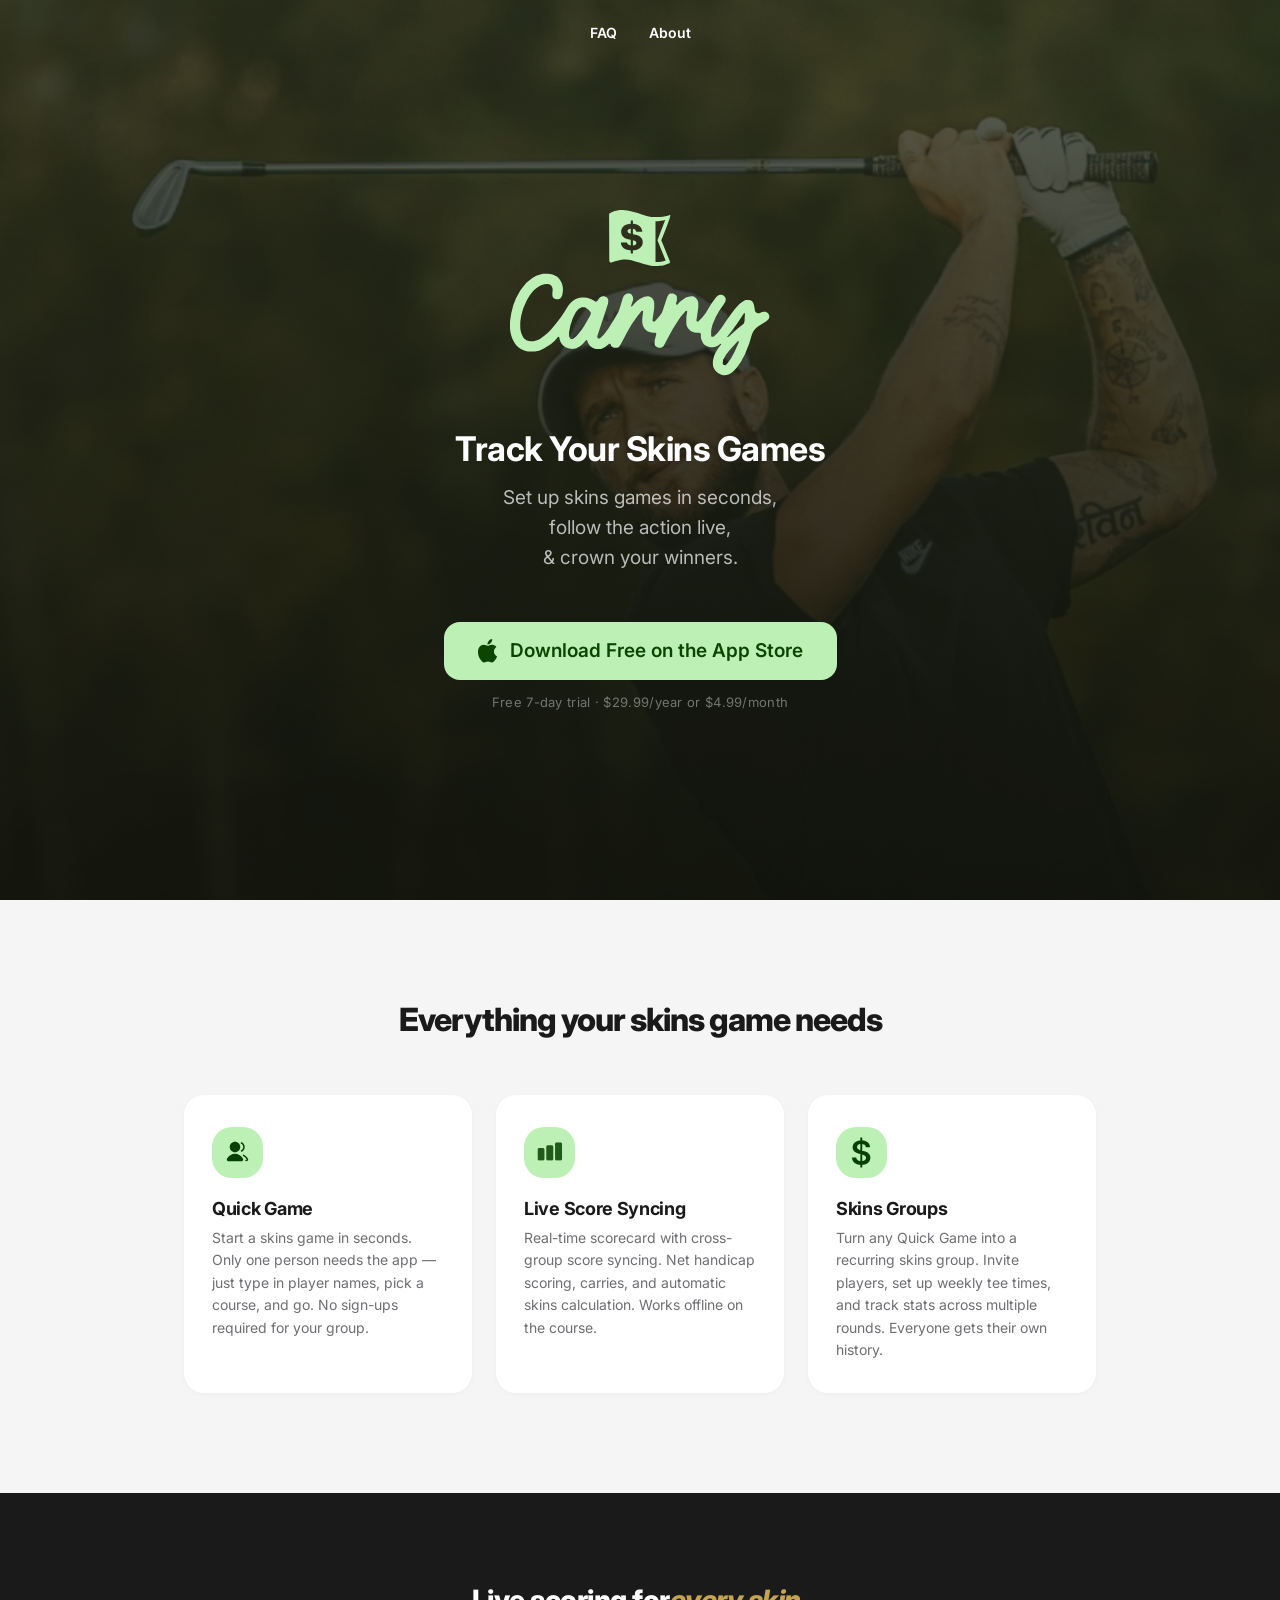
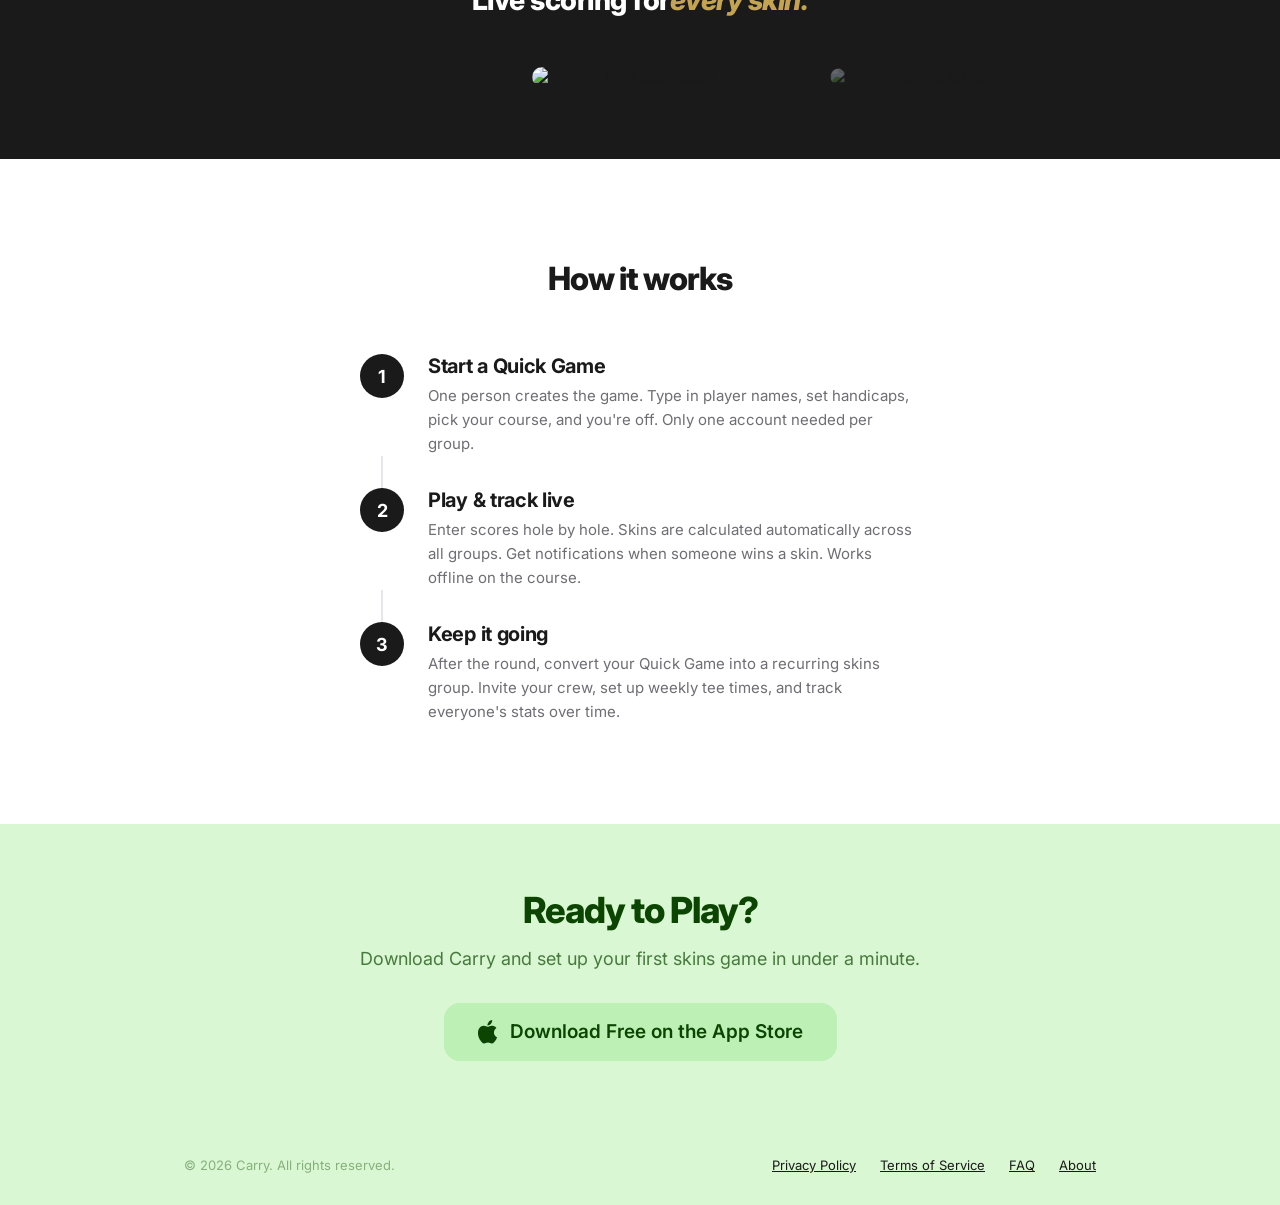
==== site/index.html @ c235e51c "Handle no-show and incomplete groups in Quick Games - Add activePlayers computed property to exclude" ====
<!DOCTYPE html>
<html lang="en">
<head>
    <meta charset="UTF-8">
    <meta name="viewport" content="width=device-width, initial-scale=1.0, maximum-scale=1.0, user-scalable=no">
    <title>Carry — Track Your Skins Games</title>
    <meta name="description" content="Set up skins games in seconds, follow the action live, and crown your winners. Track skins. Settle up. Play on.">
    <meta name="theme-color" content="#1A1A1A">
    <link rel="preconnect" href="https://fonts.googleapis.com">
    <link rel="preconnect" href="https://fonts.gstatic.com" crossorigin>
    <link href="https://fonts.googleapis.com/css2?family=Inter:wght@400;500;600;700;800&display=swap" rel="stylesheet">
    <link rel="icon" type="image/png" href="appicon.png">
    <link rel="apple-touch-icon" href="appicon.png">
    <link rel="stylesheet" href="style.css">

    <!-- Open Graph -->
    <meta property="og:title" content="Carry — Track Your Skins Games">
    <meta property="og:description" content="Set up skins games in seconds, follow the action live, and crown your winners.">
    <meta property="og:type" content="website">
    <meta property="og:url" content="https://carryapp.site">
</head>
<body>

    <!-- Top Nav -->
    <nav style="position: absolute; top: 0; left: 0; right: 0; z-index: 10; padding: 24px 0; display: flex; justify-content: center; gap: 32px;">
        <a href="faq.html" style="font-size: 14px; font-weight: 600; color: #fff; text-decoration: none;">FAQ</a>
        <a href="about.html" style="font-size: 14px; font-weight: 600; color: #fff; text-decoration: none;">About</a>
    </nav>

    <!-- Hero -->
    <section class="hero">
        <div class="hero-overlay"></div>
        <div class="hero-content">
            <div class="logo-block">
                <img src="carry-logo.svg" alt="Carry" class="logo-svg float">
            </div>
            <div class="hero-copy">
                <h2>Track Your Skins Games</h2>
                <p>Set up skins games in seconds,<br>follow the action live,<br>& crown your winners.</p>
            </div>
            <a href="#" class="cta-button">
                <svg width="20" height="24" viewBox="0 0 17 20" fill="#0C4501"><path d="M13.545 10.418c-.024-2.524 2.06-3.732 2.153-3.792-1.17-1.713-2.997-1.947-3.647-1.974-1.552-.157-3.03.914-3.818.914-.788 0-2.003-.891-3.293-.867-1.695.024-3.259.986-4.132 2.506-1.762 3.057-.451 7.586 1.266 10.066.839 1.213 1.84 2.575 3.154 2.527 1.265-.051 1.743-.818 3.273-.818 1.53 0 1.96.818 3.29.793 1.361-.024 2.224-1.237 3.06-2.452.964-1.406 1.362-2.767 1.386-2.838-.03-.014-2.659-1.021-2.685-4.05v-.015zM11.015 3.082c.698-.846 1.168-2.021 1.04-3.193-1.004.041-2.22.669-2.94 1.514-.647.749-1.213 1.947-1.062 3.096 1.121.087 2.264-.569 2.962-1.417z"/></svg>
                Download Free on the App Store
            </a>
            <p class="hero-pricing">Free 7-day trial · $29.99/year or $4.99/month</p>
        </div>
    </section>

    <!-- Features -->
    <section class="features">
        <div class="container">
            <h2 class="section-title reveal">Everything your skins game needs</h2>
            <div class="features-grid">
                <div class="feature-card reveal reveal-stagger" style="--stagger: 0">
                    <div class="feature-icon">
                        <img src="icon-groups.svg" alt="Quick Game" width="51" height="51">
                    </div>
                    <h3>Quick Game</h3>
                    <p>Start a skins game in seconds. Only one person needs the app &mdash; just type in player names, pick a course, and go. No sign-ups required for your group.</p>
                </div>
                <div class="feature-card reveal reveal-stagger" style="--stagger: 1">
                    <div class="feature-icon">
                        <img src="icon-tracker.svg" alt="Tracker" width="51" height="51">
                    </div>
                    <h3>Live Score Syncing</h3>
                    <p>Real-time scorecard with cross-group score syncing. Net handicap scoring, carries, and automatic skins calculation. Works offline on the course.</p>
                </div>
                <div class="feature-card reveal reveal-stagger" style="--stagger: 2">
                    <div class="feature-icon">
                        <img src="icon-settle.svg" alt="Settle" width="51" height="51">
                    </div>
                    <h3>Skins Groups</h3>
                    <p>Turn any Quick Game into a recurring skins group. Invite players, set up weekly tee times, and track stats across multiple rounds. Everyone gets their own history.</p>
                </div>
            </div>
        </div>
    </section>

    <!-- App Showcase -->
    <section class="showcase">
        <div class="container">
            <div class="gallery-wrapper reveal">
                <div class="gallery-headlines" id="galleryHeadlines">
                    <p class="gallery-headline active">Live scoring for <em>every skin.</em></p>
                    <p class="gallery-headline">Set up a game <em>in seconds.</em></p>
                    <p class="gallery-headline">Watch it <em>unfold.</em></p>
                    <p class="gallery-headline">Crown your <em>winners.</em></p>
                    <p class="gallery-headline">All your games. <em>One place.</em></p>
                </div>
                <div class="gallery-track" id="galleryTrack">
                    <div class="gallery-slide">
                        <div class="phone-frame"><img src="01.png" alt="Live scorecard" class="phone-screen"></div>
                    </div>
                    <div class="gallery-slide">
                        <div class="phone-frame"><img src="02.png" alt="Group setup" class="phone-screen"></div>
                    </div>
                    <div class="gallery-slide">
                        <div class="phone-frame"><img src="03.png" alt="Pending results" class="phone-screen"></div>
                    </div>
                    <div class="gallery-slide">
                        <div class="phone-frame"><img src="04.png" alt="Final results" class="phone-screen"></div>
                    </div>
                    <div class="gallery-slide">
                        <div class="phone-frame"><img src="05.png" alt="Home view" class="phone-screen"></div>
                    </div>
                </div>
            </div>
        </div>
    </section>

    <!-- How It Works -->
    <section class="how-it-works">
        <div class="container">
            <h2 class="section-title reveal">How it works</h2>
            <div class="steps">
                <div class="step reveal reveal-stagger" style="--stagger: 0">
                    <div class="step-number">1</div>
                    <div class="step-content">
                        <h3>Start a Quick Game</h3>
                        <p>One person creates the game. Type in player names, set handicaps, pick your course, and you're off. Only one account needed per group.</p>
                    </div>
                </div>
                <div class="step-divider reveal" style="--stagger: 0">
                </div>
                <div class="step reveal reveal-stagger" style="--stagger: 1">
                    <div class="step-number">2</div>
                    <div class="step-content">
                        <h3>Play &amp; track live</h3>
                        <p>Enter scores hole by hole. Skins are calculated automatically across all groups. Get notifications when someone wins a skin. Works offline on the course.</p>
                    </div>
                </div>
                <div class="step-divider reveal" style="--stagger: 1">
                </div>
                <div class="step reveal reveal-stagger" style="--stagger: 2">
                    <div class="step-number">3</div>
                    <div class="step-content">
                        <h3>Keep it going</h3>
                        <p>After the round, convert your Quick Game into a recurring skins group. Invite your crew, set up weekly tee times, and track everyone's stats over time.</p>
                    </div>
                </div>
            </div>
        </div>
    </section>

    <!-- CTA -->
    <section class="cta-section">
        <div class="container">
            <div class="cta-block reveal">
                <h2>Ready to Play?</h2>
                <p>Download Carry and set up your first skins game in under a minute.</p>
                <a href="#" class="cta-button cta-large">
                    <svg width="20" height="24" viewBox="0 0 17 20" fill="white"><path d="M13.545 10.418c-.024-2.524 2.06-3.732 2.153-3.792-1.17-1.713-2.997-1.947-3.647-1.974-1.552-.157-3.03.914-3.818.914-.788 0-2.003-.891-3.293-.867-1.695.024-3.259.986-4.132 2.506-1.762 3.057-.451 7.586 1.266 10.066.839 1.213 1.84 2.575 3.154 2.527 1.265-.051 1.743-.818 3.273-.818 1.53 0 1.96.818 3.29.793 1.361-.024 2.224-1.237 3.06-2.452.964-1.406 1.362-2.767 1.386-2.838-.03-.014-2.659-1.021-2.685-4.05v-.015zM11.015 3.082c.698-.846 1.168-2.021 1.04-3.193-1.004.041-2.22.669-2.94 1.514-.647.749-1.213 1.947-1.062 3.096 1.121.087 2.264-.569 2.962-1.417z"/></svg>
                    Download Free on the App Store
                </a>
            </div>
        </div>
    </section>

    <!-- Footer -->
    <footer>
        <div class="container footer-content">
            <p class="copyright">&copy; 2026 Carry. All rights reserved.</p>
            <div class="footer-links">
                <a href="privacy.html">Privacy Policy</a>
                <a href="terms.html">Terms of Service</a>
                <a href="faq.html">FAQ</a>
                <a href="about.html">About</a>
            </div>
        </div>
    </footer>

    <script>
    // Scroll-triggered reveal animations
    const observer = new IntersectionObserver((entries) => {
        entries.forEach(entry => {
            if (entry.isIntersecting) {
                entry.target.classList.add('revealed');
                observer.unobserve(entry.target);
            }
        });
    }, { threshold: 0.15, rootMargin: '0px 0px -40px 0px' });

    document.querySelectorAll('.reveal').forEach(el => observer.observe(el));

    // Auto-rotating peek carousel
    (function() {
        const track = document.getElementById('galleryTrack');
        const slides = document.querySelectorAll('.gallery-slide');
        const headlines = document.querySelectorAll('.gallery-headline');
        if (!track || !slides.length) return;
        let current = 0;
        const total = slides.length;
        let interval;

        function goTo(idx) {
            current = idx;
            var slideEl = slides[0];
            var style = window.getComputedStyle(slideEl);
            var slideWidth = slideEl.offsetWidth + parseInt(style.marginLeft) + parseInt(style.marginRight);
            track.style.transform = 'translateX(-' + (current * slideWidth) + 'px)';
            slides.forEach((s, i) => s.classList.toggle('active', i === current));
            headlines.forEach((h, i) => h.classList.toggle('active', i === current));
        }

        function next() { goTo((current + 1) % total); }

        // Touch/swipe support
        let startX = 0;
        track.addEventListener('touchstart', function(e) { startX = e.touches[0].clientX; }, { passive: true });
        track.addEventListener('touchend', function(e) {
            const diff = startX - e.changedTouches[0].clientX;
            if (Math.abs(diff) > 50) {
                diff > 0 ? goTo(Math.min(current + 1, total - 1)) : goTo(Math.max(current - 1, 0));
                resetInterval();
            }
        }, { passive: true });

        function resetInterval() { clearInterval(interval); interval = setInterval(next, 3000); }
        goTo(0);
        interval = setInterval(next, 3000);
    })();
    </script>
</body>
</html>
---- site/style.css ----
/* ============================================
   Carry Landing Page
   ============================================ */

:root {
    --black: #1A1A1A;
    --white: #FFFFFF;
    --green: #4CF7B8;
    --green-dark: #064102;
    --green-light: #BCF0B5;
    --gold: #C4A450;
    --gray-100: #F5F5F5;
    --gray-200: #E5E5EA;
    --gray-400: #999999;
    --gray-600: #6E6E73;
    --gray-900: #1A1A1A;
    --font: 'Inter', -apple-system, BlinkMacSystemFont, 'SF Pro Text', sans-serif;
}

* {
    margin: 0;
    padding: 0;
    box-sizing: border-box;
}

html {
    scroll-behavior: smooth;
    -webkit-font-smoothing: antialiased;
    overflow-x: hidden;
}

body {
    font-family: var(--font);
    color: var(--gray-900);
    background: var(--white);
    overflow-x: hidden;
    -webkit-text-size-adjust: 100%;
}

a:not(.cta-button):not(.nav-link) {
    color: inherit;
    text-decoration: underline;
}

.container {
    max-width: 960px;
    margin: 0 auto;
    padding: 0 24px;
}

/* ============================================
   Hero
   ============================================ */

.hero {
    position: relative;
    min-height: 100vh;
    display: flex;
    align-items: center;
    justify-content: center;
    background: #0a0a0a url('welcome-bg.png') 65% 15%/cover no-repeat;
    overflow: hidden;
}

.hero-overlay {
    position: absolute;
    inset: 0;
    background: linear-gradient(
        180deg,
        rgba(0, 0, 0, 0.3) 0%,
        rgba(0, 0, 0, 0.6) 50%,
        rgba(0, 0, 0, 0.85) 100%
    );
    mix-blend-mode: normal;
}

.hero::after {
    content: '';
    position: absolute;
    inset: 0;
    background: rgba(198, 234, 133, 0.06);
    pointer-events: none;
}

.hero-content {
    position: relative;
    z-index: 2;
    text-align: center;
    padding: 60px 24px 40px;
    max-width: 500px;
}

/* Logo */
.logo-block {
    margin-bottom: 48px;
}

.logo-svg {
    width: 260px;
    height: auto;
}

/* Hero copy */
.hero-copy {
    margin-bottom: 48px;
}

.hero-copy h2 {
    font-size: 34px;
    font-weight: 700;
    color: var(--white);
    margin-bottom: 14px;
    letter-spacing: -0.5px;
}

.hero-copy p {
    font-size: 19px;
    font-weight: 400;
    color: rgba(255, 255, 255, 0.7);
    line-height: 1.6;
}

/* CTA Button */
.cta-button {
    display: inline-flex;
    align-items: center;
    gap: 12px;
    background: #BCF0B5;
    color: #0C4501;
    font-size: 19px;
    font-weight: 600;
    padding: 17px 34px;
    border-radius: 16px;
    text-decoration: none;
    border: none;
    white-space: nowrap;
    transition: transform 0.2s ease, background 0.2s ease;
}

.cta-button:hover {
    transform: translateY(-2px);
    background: #A8E4A0;
}

.cta-button svg {
    flex-shrink: 0;
}

.hero-pricing {
    font-size: 13px;
    color: rgba(255, 255, 255, 0.4);
    margin-top: 14px;
    letter-spacing: 0.3px;
}

/* ============================================
   Features
   ============================================ */

.features {
    padding: 100px 0;
    background: var(--gray-100);
}

.section-title {
    font-size: 32px;
    font-weight: 800;
    text-align: center;
    letter-spacing: -1px;
    margin-bottom: 56px;
    color: var(--gray-900);
}

.features-grid {
    display: grid;
    grid-template-columns: repeat(3, 1fr);
    gap: 24px;
}

.feature-card {
    background: var(--white);
    border-radius: 20px;
    padding: 32px 28px;
    box-shadow: 0 1px 4px rgba(0, 0, 0, 0.04);
}

.feature-icon {
    width: 51px;
    height: 51px;
    display: flex;
    align-items: center;
    justify-content: center;
    margin-bottom: 20px;
}

.feature-icon img {
    width: 51px;
    height: 51px;
    display: block;
}

.feature-card h3 {
    font-size: 18px;
    font-weight: 700;
    color: var(--gray-900);
    margin-bottom: 8px;
    letter-spacing: -0.3px;
}

.feature-card p {
    font-size: 14px;
    font-weight: 400;
    color: var(--gray-600);
    line-height: 1.6;
}

/* ============================================
   App Showcase
   ============================================ */

.showcase {
    padding: 72px 0;
    background: var(--black);
    overflow: hidden;
}

.showcase .section-title {
    color: var(--white);
}

/* Gallery — peek carousel */
.gallery-wrapper {
    overflow: hidden;
    position: relative;
}

.gallery-track {
    display: flex;
    transition: transform 0.5s cubic-bezier(0.16, 1, 0.3, 1);
    /* offset so first slide is centered with peek space */
    margin-left: calc(50% - 130px);
}

.gallery-slide {
    min-width: 260px;
    max-width: 260px;
    display: flex;
    flex-direction: column;
    align-items: center;
    text-align: center;
    margin: 0 12px;
    transition: opacity 0.5s ease, transform 0.5s ease;
    opacity: 0.35;
    transform: scale(0.88);
}

.gallery-slide.active {
    opacity: 1;
    transform: scale(1);
}

.phone-frame {
    width: 240px;
    overflow: hidden;
}

.phone-screen {
    width: 100%;
    height: auto;
    display: block;
    border-radius: 24px;
}

.phone-label {
    font-size: 13px;
    font-weight: 500;
    color: var(--gray-400);
    margin-top: 16px;
    letter-spacing: 0.5px;
}

.gallery-headlines {
    position: relative;
    height: 70px;
    margin-bottom: 32px;
}

.gallery-headline {
    position: absolute;
    inset: 0;
    display: flex;
    align-items: center;
    justify-content: center;
    font-size: 28px;
    font-weight: 800;
    color: var(--white);
    letter-spacing: -0.5px;
    opacity: 0;
    transition: opacity 0.5s ease;
    pointer-events: none;
}

.gallery-headline.active {
    opacity: 1;
}

.gallery-headline em {
    font-style: italic;
    color: var(--gold);
}

.gallery-dots {
    display: flex;
    justify-content: center;
    gap: 8px;
    margin-top: 24px;
}

.gallery-dot {
    width: 8px;
    height: 8px;
    border-radius: 50%;
    background: rgba(255, 255, 255, 0.25);
    cursor: pointer;
    transition: background 0.3s ease, transform 0.3s ease;
}

.gallery-dot.active {
    background: var(--white);
    transform: scale(1.25);
}

/* ============================================
   How It Works
   ============================================ */

.how-it-works {
    padding: 100px 0;
    background: var(--white);
}

.steps {
    max-width: 560px;
    margin: 0 auto;
}

.step {
    display: flex;
    gap: 24px;
    align-items: flex-start;
}

.step-number {
    width: 44px;
    height: 44px;
    min-width: 44px;
    background: var(--black);
    color: var(--white);
    font-size: 18px;
    font-weight: 700;
    border-radius: 50%;
    display: flex;
    align-items: center;
    justify-content: center;
}

.step-content h3 {
    font-size: 20px;
    font-weight: 700;
    color: var(--gray-900);
    margin-bottom: 6px;
    letter-spacing: -0.3px;
}

.step-content p {
    font-size: 15px;
    font-weight: 400;
    color: var(--gray-600);
    line-height: 1.6;
}

.step-divider {
    width: 2px;
    height: 32px;
    background: var(--gray-200);
    margin: 0 0 0 21px;
    border-radius: 1px;
}

/* ============================================
   CTA Section
   ============================================ */

.cta-section {
    padding: 0;
    background: #D9F7D2;
}

.cta-block {
    text-align: center;
    padding: 64px 32px;
    max-width: 720px;
    margin: 0 auto;
}

.cta-block h2 {
    font-size: 36px;
    font-weight: 800;
    color: #0C4501;
    margin-bottom: 12px;
    letter-spacing: -1px;
}

.cta-block p {
    font-size: 18px;
    color: #0C4501;
    opacity: 0.7;
    margin-bottom: 28px;
    line-height: 1.7;
}

.cta-large {
    background: #BCF0B5;
    color: #0C4501;
    border: none;
}

.cta-large:hover {
    background: #A8E4A0;
}

.cta-large svg {
    fill: #0C4501;
}

.cta-large svg path {
    fill: #0C4501;
}

.pricing-note {
    font-size: 13px;
    color: #0C4501;
    opacity: 0.5;
    margin-top: 14px;
    letter-spacing: 0.3px;
}

/* ============================================
   Footer
   ============================================ */

footer {
    padding: 32px 0;
    background: #D9F7D2;
    border-top: none;
}

.footer-content {
    display: flex;
    justify-content: space-between;
    align-items: center;
}

.copyright {
    font-size: 13px;
    color: rgba(12,69,1,0.4);
}

.footer-links {
    display: flex;
    gap: 24px;
}

.footer-links a {
    font-size: 13px;
    color: rgba(12,69,1,0.4);
    text-decoration: none;
    transition: color 0.15s ease;
}

.footer-links a:hover {
    color: #0C4501;
}

/* ============================================
   Scroll-Reveal Animations
   ============================================ */

.reveal {
    opacity: 0;
    transform: translateY(24px);
    transition: opacity 0.7s cubic-bezier(0.16, 1, 0.3, 1),
                transform 0.7s cubic-bezier(0.16, 1, 0.3, 1);
}

.reveal.reveal-stagger {
    transition-delay: calc(var(--stagger, 0) * 0.12s);
}

.reveal.revealed {
    opacity: 1;
    transform: translateY(0);
}

/* Gallery keeps its position after reveal */

/* ============================================
   Hero Entrance
   ============================================ */

.hero-content {
    animation: heroFadeIn 1s cubic-bezier(0.16, 1, 0.3, 1) 0.2s both;
}

@keyframes heroFadeIn {
    from {
        opacity: 0;
        transform: translateY(20px);
    }
    to {
        opacity: 1;
        transform: translateY(0);
    }
}

/* Gentle floating on hero logo */
.float {
    animation: gentleFloat 4s ease-in-out infinite;
}

@keyframes gentleFloat {
    0%, 100% { transform: translateY(0); }
    50% { transform: translateY(-6px); }
}

/* ============================================
   Hover & Press Micro-Interactions
   ============================================ */

.feature-card.revealed {
    transition: transform 0.35s cubic-bezier(0.16, 1, 0.3, 1),
                box-shadow 0.35s cubic-bezier(0.16, 1, 0.3, 1);
}

.feature-card.revealed:hover {
    transform: translateY(-4px);
    box-shadow: 0 8px 24px rgba(0, 0, 0, 0.08);
}

.cta-button:active {
    transform: scale(0.97);
}

/* Steps don't need extra transition — .reveal handles it */

/* Feature icon subtle scale on card hover */
.feature-card:hover .feature-icon img {
    transform: scale(1.08);
}

.feature-icon img {
    transition: transform 0.35s cubic-bezier(0.16, 1, 0.3, 1);
}

/* ============================================
   Responsive
   ============================================ */

@media (max-width: 768px) {
    html, body {
        overflow-x: hidden;
        max-width: 100vw;
    }

    .hero {
        background-position: 65% 0;
    }

    .hero-content {
        padding: 40px 20px;
    }

    .logo-svg {
        width: 220px;
    }

    .hero-copy h2 {
        font-size: 24px;
    }

    .hero-copy p {
        font-size: 17px;
    }

    .cta-button {
        font-size: 16px;
        padding: 15px 24px;
        gap: 10px;
    }

    .section-title {
        font-size: 26px;
        margin-bottom: 40px;
    }

    .features-grid {
        grid-template-columns: 1fr;
        gap: 16px;
    }

    .features {
        padding: 64px 0;
    }

    .showcase {
        padding: 64px 0;
    }

    .phone-frame {
        width: 200px;
    }

    .gallery-slide {
        min-width: 280px;
        max-width: 280px;
        margin: 0 12px;
    }

    .gallery-track {
        margin-left: calc(50% - 140px);
    }

    .phone-frame {
        width: 260px;
    }

    .gallery-headline {
        font-size: 20px;
        padding: 0 16px;
    }

    .gallery-headlines {
        height: 56px;
        margin-bottom: 20px;
    }

    .how-it-works {
        padding: 64px 0;
    }

    .step-content h3 {
        font-size: 18px;
    }

    .cta-section {
        padding: 0;
    }

    .cta-block {
        padding: 48px 24px;
    }

    .cta-block h2 {
        font-size: 26px;
    }

    .cta-large {
        font-size: 15px;
        padding: 14px 20px;
        white-space: nowrap;
    }

    .footer-content {
        flex-direction: column;
        gap: 12px;
        text-align: center;
    }
}
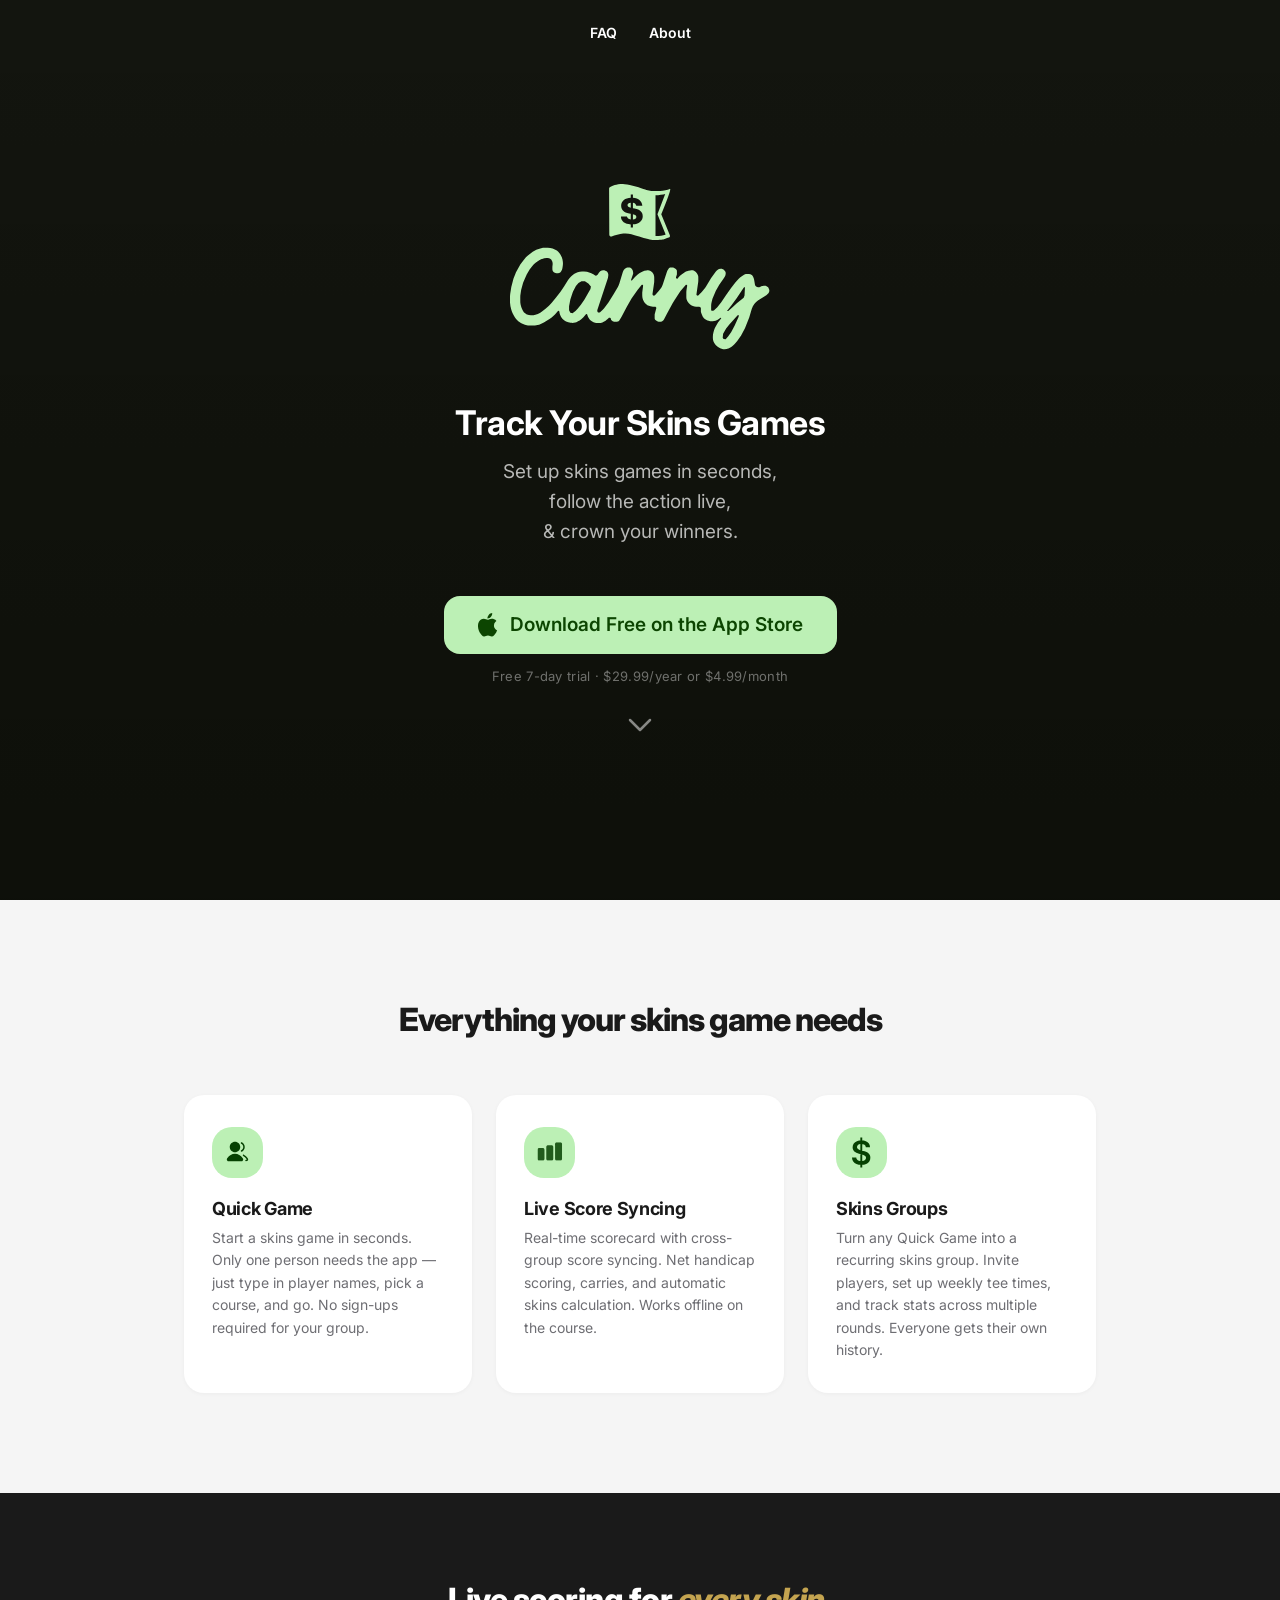
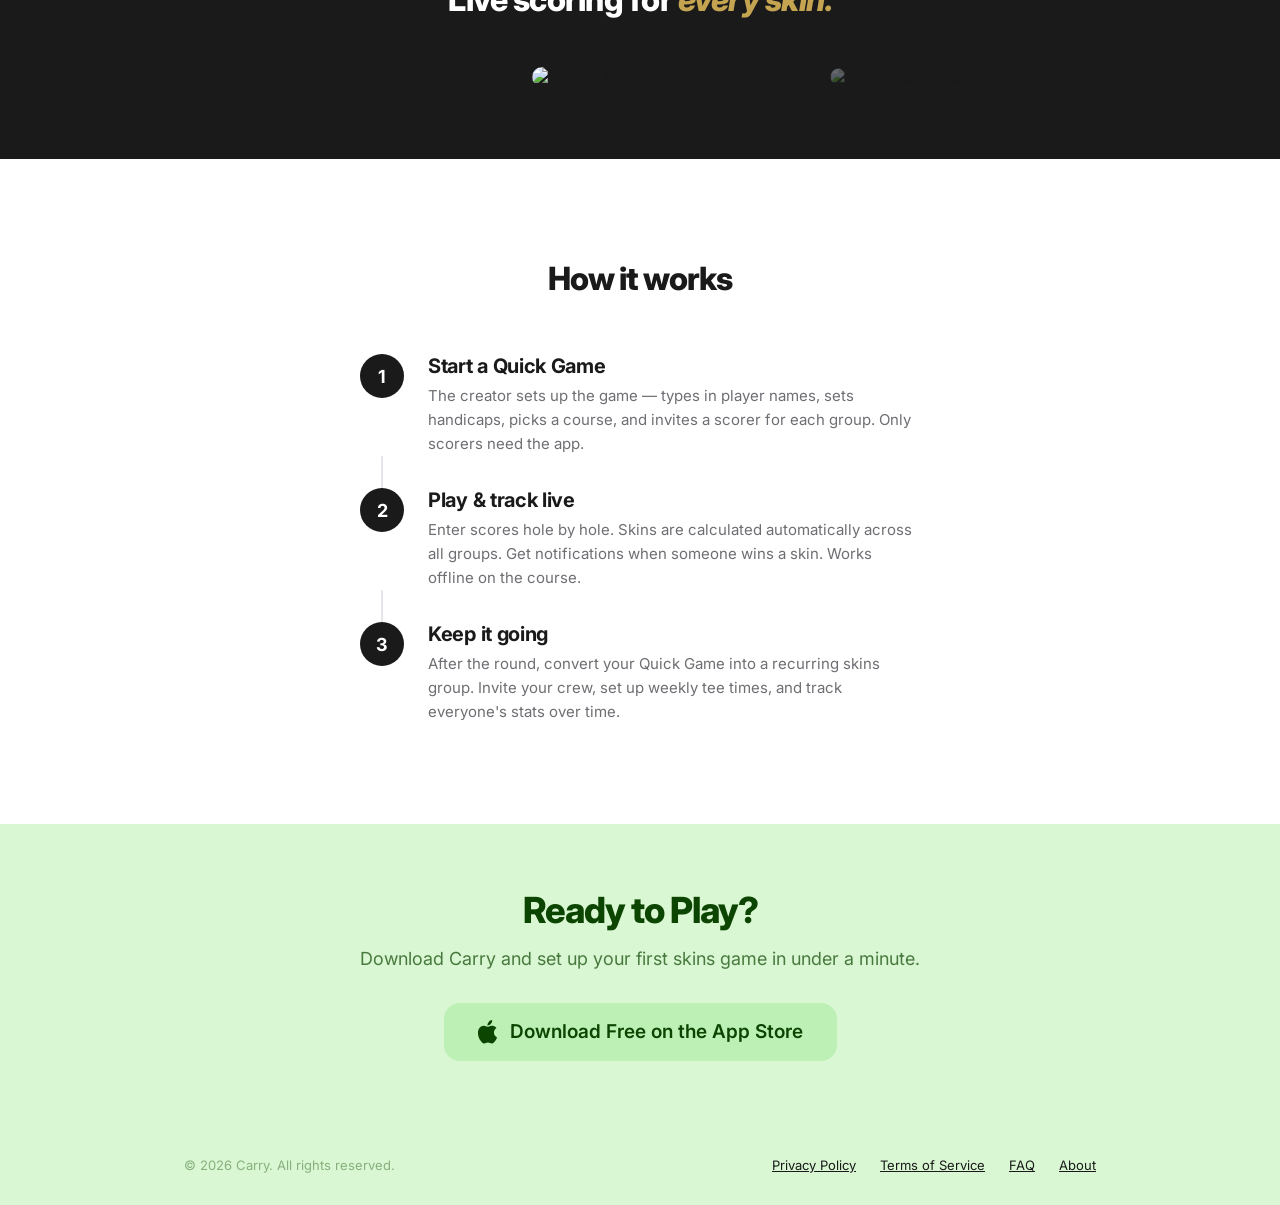
==== commit 4cf1ec2d: "Build 42 — App Store submission All session 4+5 work: PlayerGroupsSheet rewrite, skins math fixes, o" ====
--- a/site/index.html
+++ b/site/index.html
@@ -5,7 +5,7 @@
     <meta name="viewport" content="width=device-width, initial-scale=1.0, maximum-scale=1.0, user-scalable=no">
     <title>Carry — Track Your Skins Games</title>
     <meta name="description" content="Set up skins games in seconds, follow the action live, and crown your winners. Track skins. Settle up. Play on.">
-    <meta name="theme-color" content="#1A1A1A">
+    <meta name="theme-color" content="#2B2E1D">
     <link rel="preconnect" href="https://fonts.googleapis.com">
     <link rel="preconnect" href="https://fonts.gstatic.com" crossorigin>
     <link href="https://fonts.googleapis.com/css2?family=Inter:wght@400;500;600;700;800&display=swap" rel="stylesheet">
@@ -22,7 +22,7 @@
 <body>
 
     <!-- Top Nav -->
-    <nav style="position: absolute; top: 0; left: 0; right: 0; z-index: 10; padding: 24px 0; display: flex; justify-content: center; gap: 32px;">
+    <nav style="position: absolute; top: 0; left: 0; right: 0; z-index: 10; padding: calc(24px + env(safe-area-inset-top)) 0 24px; display: flex; justify-content: center; gap: 32px;">
         <a href="faq.html" style="font-size: 14px; font-weight: 600; color: #fff; text-decoration: none;">FAQ</a>
         <a href="about.html" style="font-size: 14px; font-weight: 600; color: #fff; text-decoration: none;">About</a>
     </nav>
@@ -38,11 +38,14 @@
                 <h2>Track Your Skins Games</h2>
                 <p>Set up skins games in seconds,<br>follow the action live,<br>& crown your winners.</p>
             </div>
-            <a href="#" class="cta-button">
+            <a href="https://apps.apple.com/app/carry/id6760993864" class="cta-button">
                 <svg width="20" height="24" viewBox="0 0 17 20" fill="#0C4501"><path d="M13.545 10.418c-.024-2.524 2.06-3.732 2.153-3.792-1.17-1.713-2.997-1.947-3.647-1.974-1.552-.157-3.03.914-3.818.914-.788 0-2.003-.891-3.293-.867-1.695.024-3.259.986-4.132 2.506-1.762 3.057-.451 7.586 1.266 10.066.839 1.213 1.84 2.575 3.154 2.527 1.265-.051 1.743-.818 3.273-.818 1.53 0 1.96.818 3.29.793 1.361-.024 2.224-1.237 3.06-2.452.964-1.406 1.362-2.767 1.386-2.838-.03-.014-2.659-1.021-2.685-4.05v-.015zM11.015 3.082c.698-.846 1.168-2.021 1.04-3.193-1.004.041-2.22.669-2.94 1.514-.647.749-1.213 1.947-1.062 3.096 1.121.087 2.264-.569 2.962-1.417z"/></svg>
                 Download Free on the App Store
             </a>
             <p class="hero-pricing">Free 7-day trial · $29.99/year or $4.99/month</p>
+            <div class="scroll-hint">
+                <svg width="24" height="14" viewBox="0 0 24 14" fill="none"><path d="M2 2l10 10L22 2" stroke="white" stroke-width="2.5" stroke-linecap="round" stroke-linejoin="round"/></svg>
+            </div>
         </div>
     </section>
 
@@ -81,11 +84,11 @@
         <div class="container">
             <div class="gallery-wrapper reveal">
                 <div class="gallery-headlines" id="galleryHeadlines">
-                    <p class="gallery-headline active">Live scoring for <em>every skin.</em></p>
-                    <p class="gallery-headline">Set up a game <em>in seconds.</em></p>
-                    <p class="gallery-headline">Watch it <em>unfold.</em></p>
-                    <p class="gallery-headline">Crown your <em>winners.</em></p>
-                    <p class="gallery-headline">All your games. <em>One place.</em></p>
+                    <p class="gallery-headline active"><span>Live scoring for <em>every skin.</em></span></p>
+                    <p class="gallery-headline"><span>Set up a game <em>in seconds.</em></span></p>
+                    <p class="gallery-headline"><span>Watch it <em>unfold.</em></span></p>
+                    <p class="gallery-headline"><span>Crown your <em>winners.</em></span></p>
+                    <p class="gallery-headline"><span>All your games. <em>One place.</em></span></p>
                 </div>
                 <div class="gallery-track" id="galleryTrack">
                     <div class="gallery-slide">
@@ -117,7 +120,7 @@
                     <div class="step-number">1</div>
                     <div class="step-content">
                         <h3>Start a Quick Game</h3>
-                        <p>One person creates the game. Type in player names, set handicaps, pick your course, and you're off. Only one account needed per group.</p>
+                        <p>The creator sets up the game — types in player names, sets handicaps, picks a course, and invites a scorer for each group. Only scorers need the app.</p>
                     </div>
                 </div>
                 <div class="step-divider reveal" style="--stagger: 0">
@@ -148,7 +151,7 @@
             <div class="cta-block reveal">
                 <h2>Ready to Play?</h2>
                 <p>Download Carry and set up your first skins game in under a minute.</p>
-                <a href="#" class="cta-button cta-large">
+                <a href="https://apps.apple.com/app/carry/id6760993864" class="cta-button cta-large">
                     <svg width="20" height="24" viewBox="0 0 17 20" fill="white"><path d="M13.545 10.418c-.024-2.524 2.06-3.732 2.153-3.792-1.17-1.713-2.997-1.947-3.647-1.974-1.552-.157-3.03.914-3.818.914-.788 0-2.003-.891-3.293-.867-1.695.024-3.259.986-4.132 2.506-1.762 3.057-.451 7.586 1.266 10.066.839 1.213 1.84 2.575 3.154 2.527 1.265-.051 1.743-.818 3.273-.818 1.53 0 1.96.818 3.29.793 1.361-.024 2.224-1.237 3.06-2.452.964-1.406 1.362-2.767 1.386-2.838-.03-.014-2.659-1.021-2.685-4.05v-.015zM11.015 3.082c.698-.846 1.168-2.021 1.04-3.193-1.004.041-2.22.669-2.94 1.514-.647.749-1.213 1.947-1.062 3.096 1.121.087 2.264-.569 2.962-1.417z"/></svg>
                     Download Free on the App Store
                 </a>
--- a/site/style.css
+++ b/site/style.css
@@ -27,6 +27,7 @@
     scroll-behavior: smooth;
     -webkit-font-smoothing: antialiased;
     overflow-x: hidden;
+    background: #2B2E1D;
 }
 
 body {
@@ -153,6 +154,17 @@
     letter-spacing: 0.3px;
 }
 
+.scroll-hint {
+    margin-top: 32px;
+    opacity: 0.5;
+    animation: bounce 2s ease-in-out infinite;
+}
+
+@keyframes bounce {
+    0%, 100% { transform: translateY(0); }
+    50% { transform: translateY(6px); }
+}
+
 /* ============================================
    Features
    ============================================ */
@@ -291,14 +303,17 @@
     display: flex;
     align-items: center;
     justify-content: center;
-    font-size: 28px;
+    font-size: 32px;
     font-weight: 800;
     color: var(--white);
     letter-spacing: -0.5px;
+    line-height: 1.2;
+    text-align: center;
     opacity: 0;
     transition: opacity 0.5s ease;
     pointer-events: none;
 }
+
 
 .gallery-headline.active {
     opacity: 1;
@@ -635,12 +650,20 @@
     }
 
     .gallery-headline {
-        font-size: 20px;
+        font-size: 28px;
         padding: 0 16px;
     }
 
+    .gallery-headline span {
+        text-align: center;
+    }
+
+    .gallery-headline em {
+        display: block;
+    }
+
     .gallery-headlines {
-        height: 56px;
+        height: 72px;
         margin-bottom: 20px;
     }
 
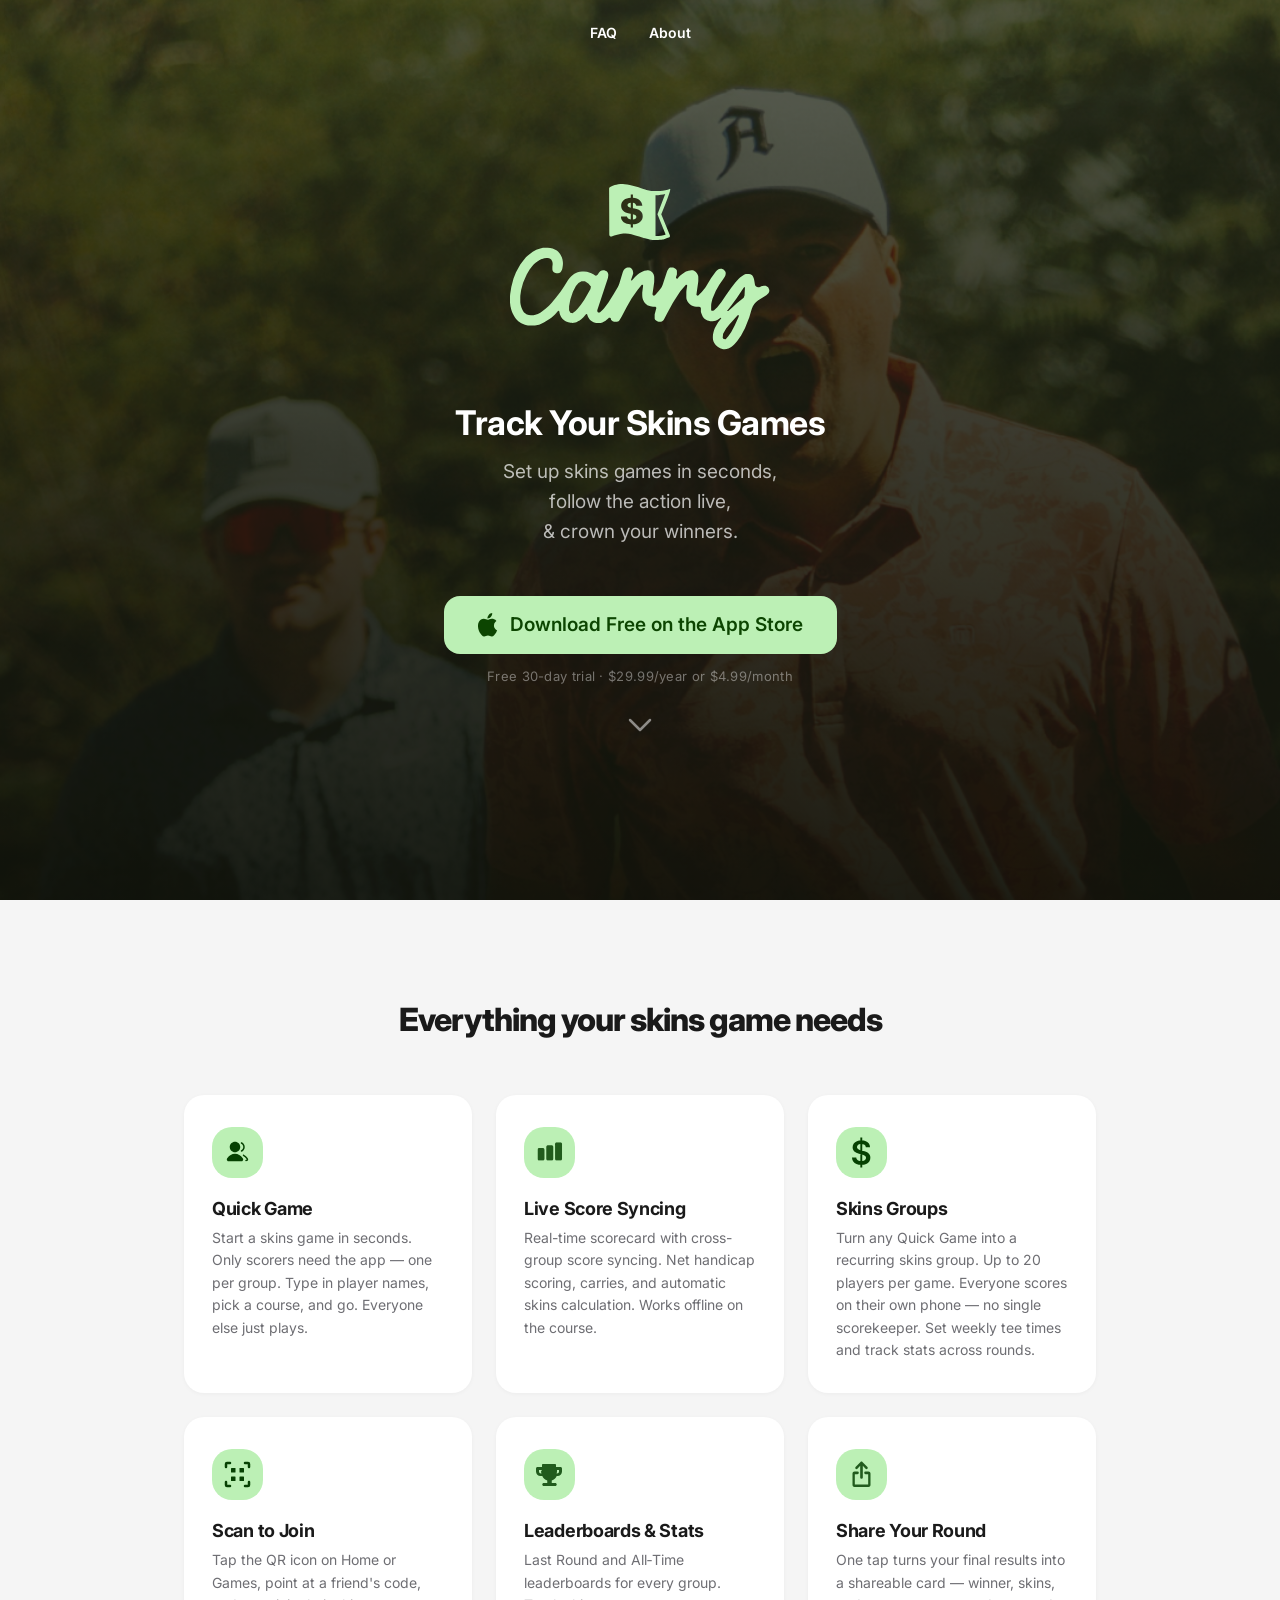
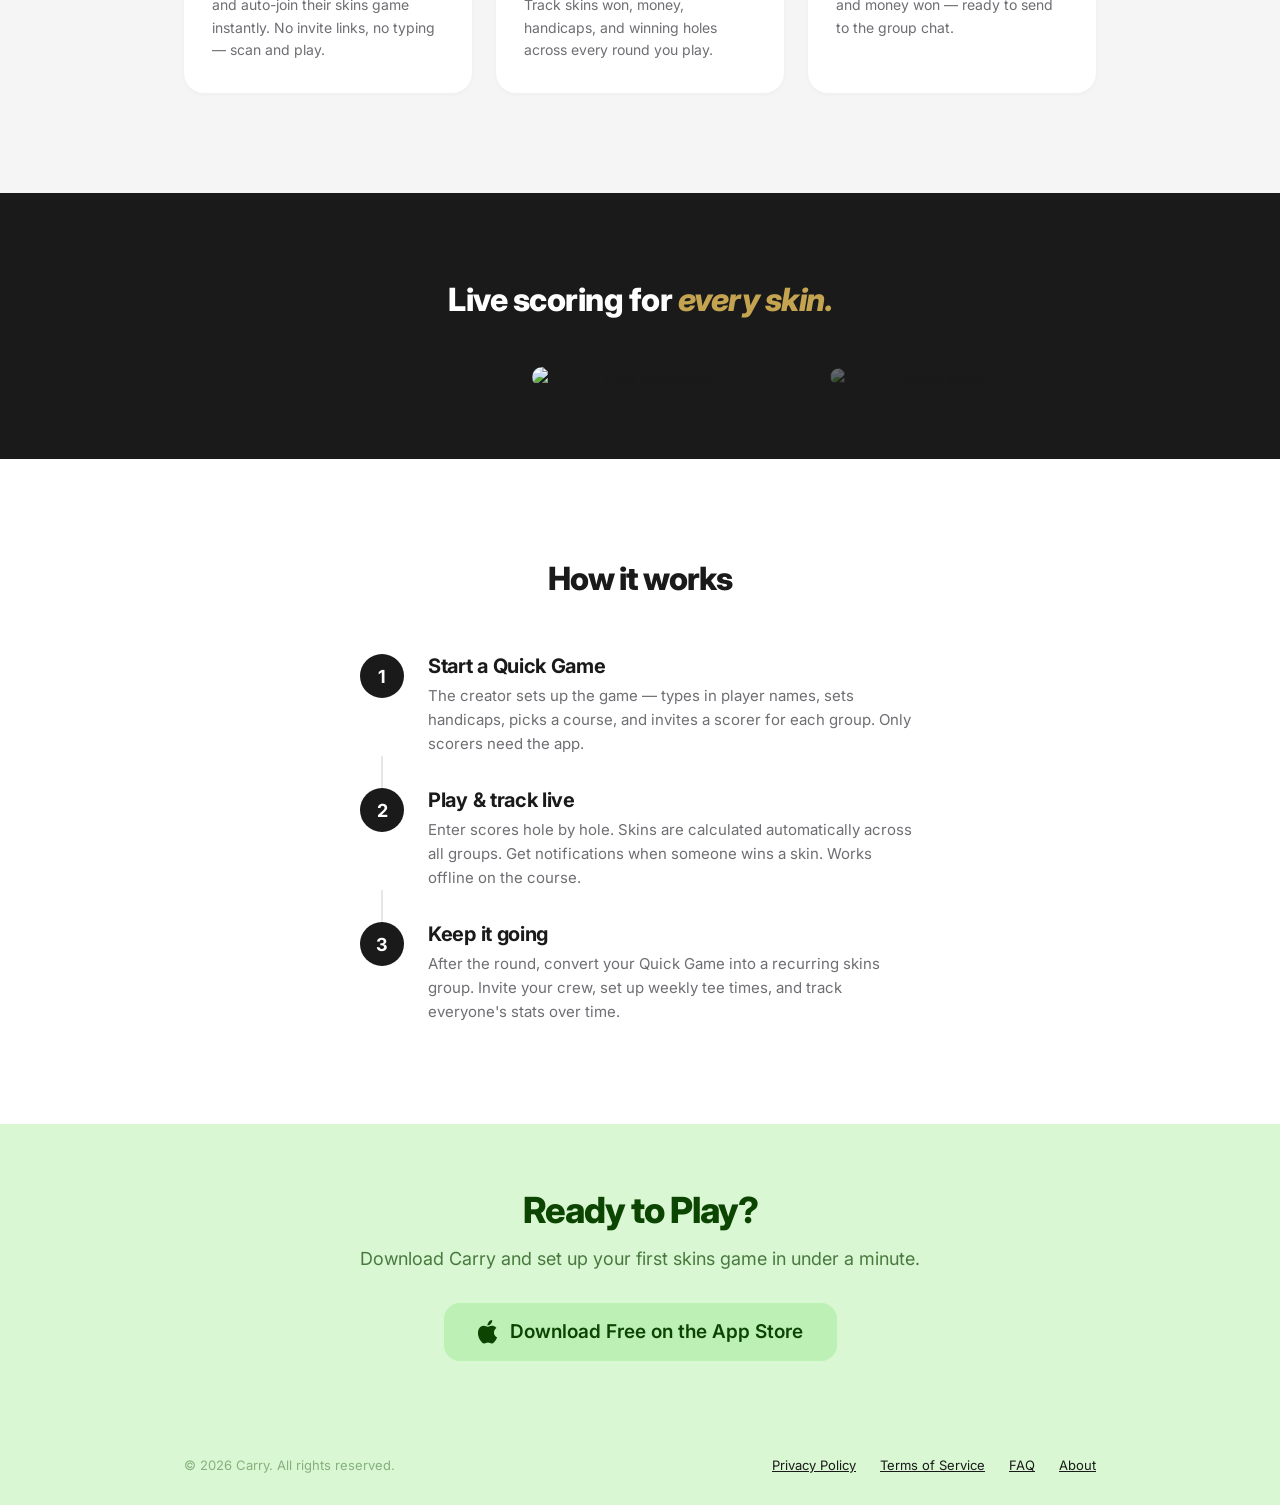
==== commit 90ccb942: "WIP: Build 49 sweep — Quick Game→Group conversion, free-tier-v2 polish, RLS dedup Bundles uncommitte" ====
--- a/site/index.html
+++ b/site/index.html
@@ -42,7 +42,7 @@
                 <svg width="20" height="24" viewBox="0 0 17 20" fill="#0C4501"><path d="M13.545 10.418c-.024-2.524 2.06-3.732 2.153-3.792-1.17-1.713-2.997-1.947-3.647-1.974-1.552-.157-3.03.914-3.818.914-.788 0-2.003-.891-3.293-.867-1.695.024-3.259.986-4.132 2.506-1.762 3.057-.451 7.586 1.266 10.066.839 1.213 1.84 2.575 3.154 2.527 1.265-.051 1.743-.818 3.273-.818 1.53 0 1.96.818 3.29.793 1.361-.024 2.224-1.237 3.06-2.452.964-1.406 1.362-2.767 1.386-2.838-.03-.014-2.659-1.021-2.685-4.05v-.015zM11.015 3.082c.698-.846 1.168-2.021 1.04-3.193-1.004.041-2.22.669-2.94 1.514-.647.749-1.213 1.947-1.062 3.096 1.121.087 2.264-.569 2.962-1.417z"/></svg>
                 Download Free on the App Store
             </a>
-            <p class="hero-pricing">Free 7-day trial · $29.99/year or $4.99/month</p>
+            <p class="hero-pricing">Free 30-day trial · $29.99/year or $4.99/month</p>
             <div class="scroll-hint">
                 <svg width="24" height="14" viewBox="0 0 24 14" fill="none"><path d="M2 2l10 10L22 2" stroke="white" stroke-width="2.5" stroke-linecap="round" stroke-linejoin="round"/></svg>
             </div>
@@ -59,7 +59,7 @@
                         <img src="icon-groups.svg" alt="Quick Game" width="51" height="51">
                     </div>
                     <h3>Quick Game</h3>
-                    <p>Start a skins game in seconds. Only one person needs the app &mdash; just type in player names, pick a course, and go. No sign-ups required for your group.</p>
+                    <p>Start a skins game in seconds. Only scorers need the app &mdash; one per group. Type in player names, pick a course, and go. Everyone else just plays.</p>
                 </div>
                 <div class="feature-card reveal reveal-stagger" style="--stagger: 1">
                     <div class="feature-icon">
@@ -73,7 +73,28 @@
                         <img src="icon-settle.svg" alt="Settle" width="51" height="51">
                     </div>
                     <h3>Skins Groups</h3>
-                    <p>Turn any Quick Game into a recurring skins group. Invite players, set up weekly tee times, and track stats across multiple rounds. Everyone gets their own history.</p>
+                    <p>Turn any Quick Game into a recurring skins group. Up to 20 players per game. Everyone scores on their own phone &mdash; no single scorekeeper. Set weekly tee times and track stats across rounds.</p>
+                </div>
+                <div class="feature-card reveal reveal-stagger" style="--stagger: 3">
+                    <div class="feature-icon">
+                        <img src="icon-scan.svg" alt="Scan" width="51" height="51">
+                    </div>
+                    <h3>Scan to Join</h3>
+                    <p>Tap the QR icon on Home or Games, point at a friend's code, and auto-join their skins game instantly. No invite links, no typing &mdash; scan and play.</p>
+                </div>
+                <div class="feature-card reveal reveal-stagger" style="--stagger: 4">
+                    <div class="feature-icon">
+                        <img src="icon-leaderboard.svg" alt="Leaderboards" width="51" height="51">
+                    </div>
+                    <h3>Leaderboards &amp; Stats</h3>
+                    <p>Last Round and All&#8209;Time leaderboards for every group. Track skins won, money, handicaps, and winning holes across every round you play.</p>
+                </div>
+                <div class="feature-card reveal reveal-stagger" style="--stagger: 5">
+                    <div class="feature-icon">
+                        <img src="icon-share.svg" alt="Share" width="51" height="51">
+                    </div>
+                    <h3>Share Your Round</h3>
+                    <p>One tap turns your final results into a shareable card &mdash; winner, skins, and money won &mdash; ready to send to the group chat.</p>
                 </div>
             </div>
         </div>
